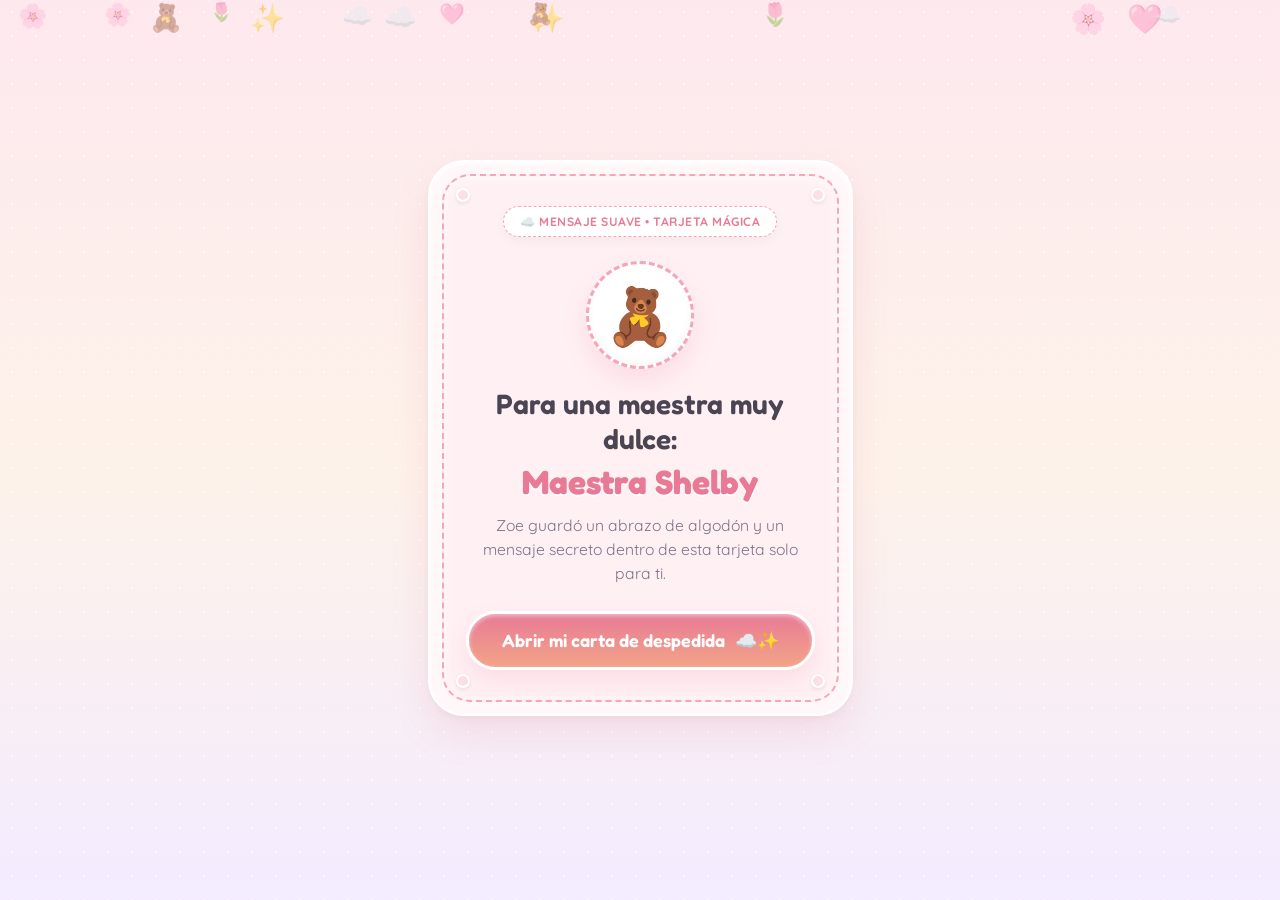
==== maestra-shelby/index.html @ 098c70e5 "Create index.html" ====
<!DOCTYPE html>
<html lang="es">
<head>
  <meta charset="UTF-8" />
  <meta name="viewport" content="width=device-width, initial-scale=1.0, maximum-scale=1.0, user-scalable=no" />
  <title>Para Maestra Shelby • De parte de Zoe</title>
  <link rel="preconnect" href="https://fonts.googleapis.com">
  <link rel="preconnect" href="https://fonts.gstatic.com" crossorigin>
  <link href="https://fonts.googleapis.com/css2?family=Fredoka:wght@400;500;600;700&family=Quicksand:wght@500;600;700&display=swap" rel="stylesheet">
  <style>
    :root {
      --bg-sky: linear-gradient(180deg, #FDE8EE 0%, #FDF2E9 52%, #F3EBFF 100%);
      --felt-card: #FFF7F9;
      --felt-card-inner: #FFF0F4;
      --stitch-color: #F4A7B9;
      --primary: #E87A96;
      --primary-soft: #FCE0E7;
      --secondary: #F2A488;
      --accent: #B89EE8;
      --text-main: #4A4453;
      --text-muted: #7C7387;
      --cloud-shadow: rgba(232, 122, 150, 0.16);
    }

    * {
      box-sizing: border-box;
      margin: 0;
      padding: 0;
      -webkit-tap-highlight-color: transparent;
    }

    body {
      font-family: 'Quicksand', sans-serif;
      background: var(--bg-sky);
      color: var(--text-main);
      min-height: 100vh;
      display: flex;
      flex-direction: column;
      align-items: center;
      justify-content: center;
      overflow-x: hidden;
      padding: 24px 16px 48px;
      position: relative;
      background-image:
        radial-gradient(rgba(255,255,255,0.65) 1px, transparent 0),
        radial-gradient(rgba(255,255,255,0.4) 1px, transparent 0),
        var(--bg-sky);
      background-size: 24px 24px, 16px 16px, 100% 100%;
      background-position: 0 0, 8px 8px, 0 0;
    }

    .sky-clouds {
      position: fixed;
      inset: 0;
      pointer-events: none;
      z-index: 0;
      overflow: hidden;
    }

    .cloud {
      position: absolute;
      background: #FFFFFF;
      border-radius: 100px;
      opacity: 0.78;
      box-shadow:
        0 10px 25px rgba(180, 190, 210, 0.18),
        inset 0 -6px 12px rgba(235, 240, 250, 0.9);
      animation: driftCloud linear infinite;
    }
    .cloud::before, .cloud::after {
      content: '';
      position: absolute;
      background: #FFFFFF;
      border-radius: 50%;
    }
    .cloud.c1 {
      width: 120px; height: 42px; top: 8%; left: -140px;
      animation-duration: 34s;
    }
    .cloud.c1::before { width: 56px; height: 56px; top: -26px; left: 18px; }
    .cloud.c1::after { width: 42px; height: 42px; top: -18px; left: 62px; }

    .cloud.c2 {
      width: 150px; height: 48px; top: 26%; left: -170px;
      opacity: 0.65;
      animation-duration: 44s;
      animation-delay: -15s;
    }
    .cloud.c2::before { width: 68px; height: 68px; top: -32px; left: 24px; }
    .cloud.c2::after { width: 52px; height: 52px; top: -22px; left: 78px; }

    .cloud.c3 {
      width: 105px; height: 36px; bottom: 14%; left: -130px;
      opacity: 0.72;
      animation-duration: 38s;
      animation-delay: -22s;
    }
    .cloud.c3::before { width: 48px; height: 48px; top: -22px; left: 16px; }
    .cloud.c3::after { width: 38px; height: 38px; top: -15px; left: 52px; }

    @keyframes driftCloud {
      0% { transform: translateX(0); }
      100% { transform: translateX(calc(100vw + 320px)); }
    }

    .floating-bg {
      position: fixed;
      inset: 0;
      pointer-events: none;
      z-index: 0;
      overflow: hidden;
    }
    .floater {
      position: absolute;
      font-size: 22px;
      opacity: 0.45;
      animation: floatUp 14s infinite ease-in-out;
    }
    @keyframes floatUp {
      0% { transform: translateY(105vh) rotate(0deg); opacity: 0; }
      20% { opacity: 0.5; }
      80% { opacity: 0.5; }
      100% { transform: translateY(-10vh) rotate(180deg); opacity: 0; }
    }

    .container {
      width: 100%;
      max-width: 425px;
      position: relative;
      z-index: 2;
    }

    /* Estilo Fieltro / Algodón con costura */
    .felt-panel {
      background: var(--felt-card);
      border-radius: 36px;
      padding: 12px;
      box-shadow:
        0 18px 36px var(--cloud-shadow),
        0 4px 10px rgba(0, 0, 0, 0.04),
        inset 0 2px 6px rgba(255, 255, 255, 0.95);
      border: 2px solid #FFFFFF;
      position: relative;
    }

    .felt-stitched {
      background: var(--felt-card-inner);
      border: 2.5px dashed var(--stitch-color);
      border-radius: 28px;
      padding: 30px 22px;
      position: relative;
      box-shadow: inset 0 2px 10px rgba(255, 255, 255, 0.8);
    }

    .felt-button {
      position: absolute;
      width: 14px;
      height: 14px;
      border-radius: 50%;
      background: var(--primary-soft);
      border: 2px solid #FFFFFF;
      box-shadow: 0 2px 4px rgba(0,0,0,0.08);
    }
    .felt-button.tl { top: 12px; left: 12px; }
    .felt-button.tr { top: 12px; right: 12px; }
    .felt-button.bl { bottom: 12px; left: 12px; }
    .felt-button.br { bottom: 12px; right: 12px; }

    .envelope-screen {
      text-align: center;
      transition: all 0.6s cubic-bezier(0.34, 1.56, 0.64, 1);
    }

    .envelope-screen.hidden {
      display: none;
    }

    .badge-nfc {
      display: inline-flex;
      align-items: center;
      gap: 6px;
      background: #FFFFFF;
      color: var(--primary);
      font-weight: 700;
      font-size: 0.76rem;
      padding: 7px 16px;
      border-radius: 50px;
      border: 1.5px dashed var(--stitch-color);
      box-shadow: 0 4px 12px rgba(0,0,0,0.04);
      margin-bottom: 18px;
      letter-spacing: 0.5px;
      text-transform: uppercase;
    }

    .plush-icon {
      width: 108px;
      height: 108px;
      margin: 6px auto 18px;
      background: #FFFFFF;
      border-radius: 50%;
      border: 3px dashed var(--stitch-color);
      display: flex;
      align-items: center;
      justify-content: center;
      font-size: 56px;
      box-shadow:
        0 12px 24px var(--cloud-shadow),
        inset 0 -4px 10px rgba(0,0,0,0.03);
      animation: softFloat 3s infinite ease-in-out;
      cursor: pointer;
    }

    @keyframes softFloat {
      0%, 100% { transform: translateY(0) rotate(0deg); }
      50% { transform: translateY(-7px) rotate(3deg); }
    }

    h1 {
      font-family: 'Fredoka', sans-serif;
      font-size: 1.75rem;
      font-weight: 600;
      line-height: 1.25;
      color: var(--text-main);
      margin-bottom: 10px;
    }

    .highlight-name {
      color: var(--primary);
      display: block;
      font-size: 2.1rem;
      font-weight: 700;
      margin-top: 4px;
      text-shadow: 0 2px 0 #FFFFFF;
    }

    .subtitle {
      font-size: 0.98rem;
      color: var(--text-muted);
      line-height: 1.55;
      margin-bottom: 26px;
      padding: 0 6px;
    }

    .btn-open {
      background: linear-gradient(180deg, var(--primary) 0%, var(--secondary) 100%);
      color: #FFFFFF;
      border: 3px solid #FFFFFF;
      width: 100%;
      padding: 16px 22px;
      border-radius: 50px;
      font-family: 'Fredoka', sans-serif;
      font-size: 1.12rem;
      font-weight: 600;
      cursor: pointer;
      box-shadow:
        0 10px 22px var(--cloud-shadow),
        inset 0 2px 4px rgba(255,255,255,0.5);
      transition: transform 0.2s, box-shadow 0.2s;
      display: flex;
      align-items: center;
      justify-content: center;
      gap: 10px;
      position: relative;
    }

    .btn-open:active {
      transform: scale(0.96);
    }

    .card-experience {
      display: none;
      animation: revealCard 0.8s cubic-bezier(0.22, 1, 0.36, 1) forwards;
    }

    .card-experience.visible {
      display: block;
    }

    @keyframes revealCard {
      from { opacity: 0; transform: translateY(25px) scale(0.96); }
      to { opacity: 1; transform: translateY(0) scale(1); }
    }

    .header-tag {
      text-align: center;
      margin-bottom: 18px;
    }

    .avatar-patch {
      width: 88px;
      height: 88px;
      border-radius: 50%;
      background: #FFFFFF;
      margin: 0 auto 12px;
      display: flex;
      align-items: center;
      justify-content: center;
      font-size: 46px;
      box-shadow: 0 8px 20px var(--cloud-shadow);
      border: 3px dashed var(--stitch-color);
    }

    .card-title {
      font-family: 'Fredoka', sans-serif;
      font-size: 1.62rem;
      color: var(--primary);
      margin-bottom: 4px;
      text-shadow: 0 1px 0 #FFFFFF;
    }

    .card-date {
      font-size: 0.82rem;
      font-weight: 700;
      color: var(--text-muted);
      background: #FFFFFF;
      display: inline-block;
      padding: 4px 14px;
      border-radius: 50px;
      margin-top: 4px;
      border: 1px solid rgba(0,0,0,0.04);
    }

    .letter-body {
      background: #FFFFFF;
      border-radius: 24px;
      padding: 20px 18px;
      font-size: 1rem;
      line-height: 1.7;
      color: var(--text-main);
      margin: 18px 0;
      border: 2px dashed var(--primary-soft);
      box-shadow: 0 6px 16px rgba(0,0,0,0.03);
    }

    .letter-body p {
      margin-bottom: 13px;
    }

    .letter-body p:last-child {
      margin-bottom: 0;
    }

    .hug-section {
      text-align: center;
      margin: 18px 0 8px;
    }

    .btn-hug {
      background: #FFFFFF;
      border: 2.5px dashed var(--primary);
      color: var(--primary);
      padding: 12px 20px;
      border-radius: 50px;
      font-family: 'Fredoka', sans-serif;
      font-size: 0.98rem;
      font-weight: 600;
      cursor: pointer;
      display: inline-flex;
      align-items: center;
      gap: 8px;
      box-shadow: 0 6px 15px var(--cloud-shadow);
      transition: all 0.2s;
    }

    .btn-hug:active {
      transform: scale(0.94);
      background: var(--primary-soft);
    }

    .hug-counter {
      font-size: 0.84rem;
      color: var(--text-muted);
      margin-top: 8px;
      font-weight: 600;
    }

    .signature-box {
      text-align: right;
      margin-top: 16px;
      padding-top: 12px;
      border-top: 2px dashed var(--primary-soft);
    }

    .signature-name {
      font-family: 'Fredoka', sans-serif;
      font-size: 1.32rem;
      color: var(--primary);
      font-weight: 700;
    }

    .signature-sub {
      font-size: 0.84rem;
      color: var(--text-muted);
    }

    /* Certificado en fieltro / algodón pastel */
    .certificate-wrapper {
      margin-top: 18px;
      background: #FFFDF8;
      border-radius: 32px;
      padding: 10px;
      border: 2px solid #FFFFFF;
      box-shadow: 0 14px 28px rgba(217, 167, 115, 0.16);
    }

    .certificate-card {
      background: #FFF9EE;
      border: 2.5px dashed #E5B567;
      border-radius: 24px;
      padding: 20px 18px;
      text-align: center;
    }

    .cert-medal {
      font-size: 40px;
      margin-bottom: 4px;
    }

    .cert-title {
      font-family: 'Fredoka', sans-serif;
      font-size: 1.08rem;
      color: #B97A2E;
      text-transform: uppercase;
      letter-spacing: 0.6px;
      margin-bottom: 6px;
    }

    .cert-text {
      font-size: 0.9rem;
      color: #7D6344;
      line-height: 1.52;
    }

    .cert-teacher {
      font-family: 'Fredoka', sans-serif;
      font-size: 1.35rem;
      color: #D4882A;
      margin: 6px 0;
    }

    .burst-emoji {
      position: fixed;
      pointer-events: none;
      font-size: 26px;
      z-index: 999;
      animation: burstAnim 1.3s ease-out forwards;
    }

    @keyframes burstAnim {
      0% { transform: translate(0, 0) scale(0.5); opacity: 1; }
      100% { transform: translate(var(--tx), var(--ty)) scale(1.25) rotate(var(--rot)); opacity: 0; }
    }
  </style>
</head>
<body>

  <div class="sky-clouds">
    <div class="cloud c1"></div>
    <div class="cloud c2"></div>
    <div class="cloud c3"></div>
  </div>

  <div class="floating-bg" id="floatingBg"></div>

  <div class="container">
    <!-- PANTALLA 1: TARJETA DE FIELTRO / ALGODÓN -->
    <div class="envelope-screen" id="envelopeScreen">
      <div class="felt-panel">
        <div class="felt-stitched">
          <span class="felt-button tl"></span>
          <span class="felt-button tr"></span>
          <span class="felt-button bl"></span>
          <span class="felt-button br"></span>

          <div class="badge-nfc">☁️ Mensaje Suave • Tarjeta Mágica</div>
          <div class="plush-icon" onclick="openCard()">🧸</div>
          <h1>
            Para una maestra muy dulce:
            <span class="highlight-name">Maestra Shelby</span>
          </h1>
          <p class="subtitle">
            Zoe guardó un abrazo de algodón y un mensaje secreto dentro de esta tarjeta solo para ti.
          </p>
          <button class="btn-open" onclick="openCard()">
            <span>Abrir mi carta de despedida</span>
            <span>☁️✨</span>
          </button>
        </div>
      </div>
    </div>

    <!-- PANTALLA 2: CARTA ABIERTA -->
    <div class="card-experience" id="cardExperience">
      <div class="felt-panel">
        <div class="felt-stitched">
          <span class="felt-button tl"></span>
          <span class="felt-button tr"></span>
          <span class="felt-button bl"></span>
          <span class="felt-button br"></span>

          <div class="header-tag">
            <div class="avatar-patch">🌷</div>
            <h2 class="card-title">¡Gracias, Maestra Shelby!</h2>
            <div class="card-date">Con mucho cariño • Tu alumna Zoe</div>
          </div>

          <div class="letter-body">
            
      <p>Querida <strong>Maestra Shelby</strong>, hoy que termina tu etapa de prácticas con nosotros, quiero darte las gracias por cada día tan bonito que compartiste conmigo.</p>
      <p>Gracias por tu dulzura, por ayudarme a aprender cosas nuevas, por escucharme con tanta paciencia y por hacer que ir a la escuela fuera siempre muy divertido.</p>
      <p>Vas a ser una maestra extraordinaria porque enseñas con el corazón. ¡Te voy a extrañar muchísimo!</p>
    
          </div>

          <div class="hug-section">
            <button class="btn-hug" onclick="sendHug(event)">
              <span>🤗</span>
              <span>Recibir un abrazo de algodón de Zoe</span>
            </button>
            <div class="hug-counter" id="hugCounter">Toca el botón para llenar tu nube de cariño</div>
          </div>

          <div class="signature-box">
            <div class="signature-name">Con amor, Zoe 💖</div>
            <div class="signature-sub">¡Nunca te voy a olvidar!</div>
          </div>
        </div>
      </div>

      <!-- Certificado en fieltro / algodón pastel -->
      <div class="certificate-wrapper">
        <div class="certificate-card">
          <div class="cert-medal">🏅</div>
          <div class="cert-title">Certificado Oficial de Super Maestra</div>
          <div class="cert-text">Otorgado con todo el cariño a</div>
          <div class="cert-teacher">Maestra Shelby</div>
          <div class="cert-text">
            Por enseñar con dulzura, por su paciencia infinita, sus sonrisas y por dejar una huella suave e inolvidable en el corazón de <strong>Zoe</strong>. ¡Mucho éxito en tu camino!
          </div>
        </div>
      </div>
    </div>
  </div>

  <script>
    const floaters = ["☁️", "🌸", "🩷", "✨", "🌷", "🧸"];
    const mainEmoji = "🌷";

    const bgContainer = document.getElementById("floatingBg");
    for (let i = 0; i < 14; i++) {
      const span = document.createElement("span");
      span.className = "floater";
      span.textContent = floaters[i % floaters.length];
      span.style.left = Math.random() * 92 + "%";
      span.style.animationDuration = (11 + Math.random() * 8) + "s";
      span.style.animationDelay = (-Math.random() * 14) + "s";
      span.style.fontSize = (18 + Math.random() * 12) + "px";
      bgContainer.appendChild(span);
    }

    function triggerBurst(x, y, count = 22) {
      const emojis = ["☁️", "💖", "✨", "🌸", mainEmoji, "🧸"];
      for (let i = 0; i < count; i++) {
        const el = document.createElement("div");
        el.className = "burst-emoji";
        el.textContent = emojis[Math.floor(Math.random() * emojis.length)];
        el.style.left = x + "px";
        el.style.top = y + "px";

        const angle = Math.random() * Math.PI * 2;
        const distance = 65 + Math.random() * 150;
        const tx = Math.cos(angle) * distance + "px";
        const ty = Math.sin(angle) * distance - 35 + "px";
        const rot = (Math.random() * 360 - 180) + "deg";

        el.style.setProperty("--tx", tx);
        el.style.setProperty("--ty", ty);
        el.style.setProperty("--rot", rot);

        document.body.appendChild(el);
        setTimeout(() => el.remove(), 1300);
      }
    }

    function openCard() {
      const envelope = document.getElementById("envelopeScreen");
      const experience = document.getElementById("cardExperience");
      envelope.classList.add("hidden");
      experience.classList.add("visible");

      triggerBurst(window.innerWidth / 2, window.innerHeight / 3, 28);

      if (navigator.vibrate) {
        navigator.vibrate([45, 35, 70]);
      }
    }

    let hugs = 0;
    function sendHug(e) {
      hugs++;
      const rect = e.currentTarget.getBoundingClientRect();
      const centerX = rect.left + rect.width / 2;
      const centerY = rect.top + rect.height / 2;
      triggerBurst(centerX, centerY, 18);

      const counterEl = document.getElementById("hugCounter");
      counterEl.textContent = hugs === 1
        ? "¡1 abrazo de algodón enviado a Zoe! ☁️💖"
        : `¡${hugs} abrazos de algodón enviados! ☁️💖✨`;

      if (navigator.vibrate) {
        navigator.vibrate(35);
      }
    }
  </script>
</body>
</html>
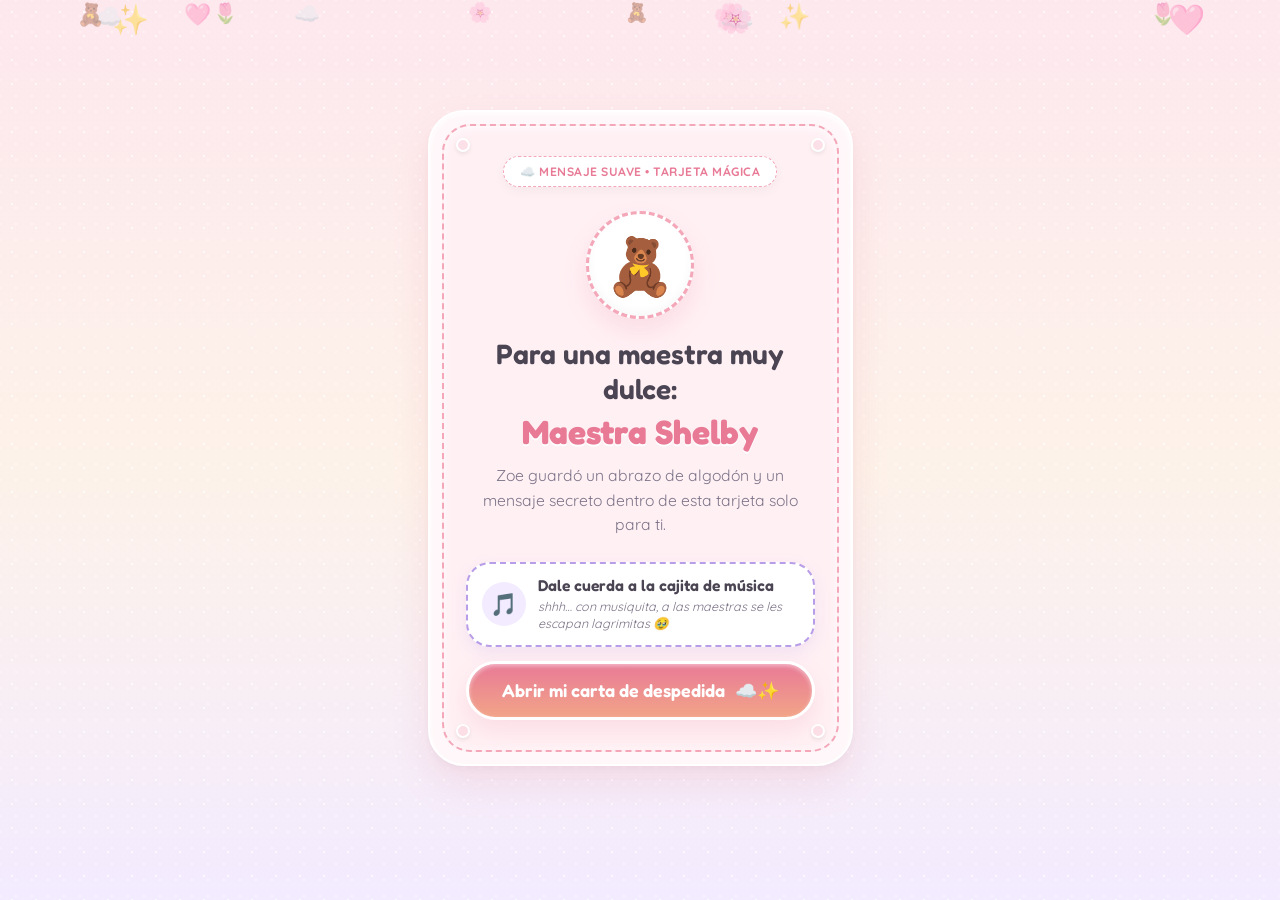
==== commit 30a9e53c: "Update index.html" ====
--- a/maestra-shelby/index.html
+++ b/maestra-shelby/index.html
@@ -450,6 +450,122 @@
       0% { transform: translate(0, 0) scale(0.5); opacity: 1; }
       100% { transform: translate(var(--tx), var(--ty)) scale(1.25) rotate(var(--rot)); opacity: 0; }
     }
+
+    /* ===== Música: cajita de música ===== */
+    .music-whisper {
+      width: 100%;
+      display: flex;
+      align-items: center;
+      gap: 12px;
+      text-align: left;
+      background: #FFFFFF;
+      border: 2.5px dashed var(--accent);
+      border-radius: 24px;
+      padding: 12px 14px;
+      margin-bottom: 14px;
+      cursor: pointer;
+      font-family: inherit;
+      color: var(--text-main);
+      box-shadow: 0 6px 15px rgba(184, 158, 232, 0.18);
+      transition: transform 0.2s, background 0.4s, border-color 0.4s;
+    }
+    .music-whisper:active { transform: scale(0.97); }
+    .mw-icon {
+      flex: none;
+      width: 44px;
+      height: 44px;
+      border-radius: 50%;
+      background: #F3EBFF;
+      display: flex;
+      align-items: center;
+      justify-content: center;
+      font-size: 22px;
+      animation: noteSway 2.6s ease-in-out infinite;
+    }
+    .mw-text b {
+      display: block;
+      font-family: 'Fredoka', sans-serif;
+      font-size: 0.98rem;
+      font-weight: 600;
+      line-height: 1.25;
+    }
+    .mw-text small {
+      display: block;
+      margin-top: 3px;
+      font-size: 0.78rem;
+      font-style: italic;
+      color: var(--text-muted);
+      line-height: 1.35;
+    }
+    .music-whisper.on {
+      border-style: solid;
+      border-color: var(--primary);
+      background: var(--primary-soft);
+    }
+    .music-whisper.on .mw-icon {
+      background: #FFFFFF;
+      animation: noteBeat 1.2s ease-in-out infinite;
+    }
+    @keyframes noteSway { 0%, 100% { transform: rotate(-8deg); } 50% { transform: rotate(8deg); } }
+    @keyframes noteBeat { 0%, 100% { transform: scale(1); } 50% { transform: scale(1.12); } }
+
+    /* Botón flotante (pantalla de la carta) */
+    .music-fab {
+      position: fixed;
+      top: 14px;
+      right: 14px;
+      z-index: 50;
+      display: none;
+      align-items: center;
+      gap: 8px;
+    }
+    .music-fab.show { display: flex; }
+    .music-fab button {
+      width: 46px;
+      height: 46px;
+      border-radius: 50%;
+      border: 2.5px dashed var(--stitch-color);
+      background: #FFFFFF;
+      font-size: 20px;
+      cursor: pointer;
+      box-shadow: 0 6px 14px var(--cloud-shadow);
+    }
+    .music-fab.on button {
+      border-style: solid;
+      border-color: var(--primary);
+      animation: noteBeat 1.2s ease-in-out infinite;
+    }
+    .music-fab .bubble {
+      background: #FFFFFF;
+      border: 2px dashed var(--accent);
+      color: var(--text-muted);
+      font-size: 0.78rem;
+      font-style: italic;
+      font-weight: 600;
+      padding: 6px 12px;
+      border-radius: 16px;
+      opacity: 0;
+      transform: translateX(8px);
+      transition: opacity 0.5s, transform 0.5s;
+      pointer-events: none;
+    }
+    .music-fab .bubble.show { opacity: 1; transform: none; }
+
+    /* Lagrimitas suaves que caen mientras suena la música */
+    .tear {
+      position: fixed;
+      top: -30px;
+      font-size: 16px;
+      opacity: 0;
+      pointer-events: none;
+      z-index: 1;
+      animation: tearFall linear forwards;
+    }
+    @keyframes tearFall {
+      0% { transform: translateY(0); opacity: 0; }
+      15% { opacity: 0.55; }
+      100% { transform: translateY(105vh); opacity: 0; }
+    }
   </style>
 </head>
 <body>
@@ -481,6 +597,13 @@
           <p class="subtitle">
             Zoe guardó un abrazo de algodón y un mensaje secreto dentro de esta tarjeta solo para ti.
           </p>
+          <button class="music-whisper" id="whisperBtn" onclick="toggleMusic(event)" aria-pressed="false">
+            <span class="mw-icon" id="mwIcon">🎵</span>
+            <span class="mw-text">
+              <b id="mwTitle">Dale cuerda a la cajita de música</b>
+              <small id="mwSub">shhh… con musiquita, a las maestras se les escapan lagrimitas 🥹</small>
+            </span>
+          </button>
           <button class="btn-open" onclick="openCard()">
             <span>Abrir mi carta de despedida</span>
             <span>☁️✨</span>
@@ -542,6 +665,11 @@
     </div>
   </div>
 
+  <div class="music-fab" id="musicFab">
+    <div class="bubble" id="fabBubble">psst… ¿y la musiquita? 🎵</div>
+    <button id="fabBtn" onclick="toggleMusic(event)" aria-label="Activar o pausar la música">🔇</button>
+  </div>
+
   <script>
     const floaters = ["☁️", "🌸", "🩷", "✨", "🌷", "🧸"];
     const mainEmoji = "🌷";
@@ -593,6 +721,13 @@
       if (navigator.vibrate) {
         navigator.vibrate([45, 35, 70]);
       }
+
+      document.getElementById("musicFab").classList.add("show");
+      if (!Music.isPlaying) {
+        const bubble = document.getElementById("fabBubble");
+        setTimeout(() => bubble.classList.add("show"), 1800);
+        setTimeout(() => bubble.classList.remove("show"), 8000);
+      }
     }
 
     let hugs = 0;
@@ -612,6 +747,222 @@
         navigator.vibrate(35);
       }
     }
+    /* ===== MÚSICA ===== */
+    // Para usar una canción real, escribe aquí la ruta o URL de tu archivo (ej. "despedida.mp3").
+    // Si lo dejas vacío, suena una cajita de música generada en el navegador (sin archivos).
+    const AUDIO_FILE = "";
+
+    const Music = (() => {
+      const EIGHTH = 0.46;                       // duración de cada nota (seg)
+      const mtof = m => 440 * Math.pow(2, (m - 69) / 12);
+      // Progresión en 6/8: Do – Lam – Fa – Sol – Do – Mim – Fa – Sol
+      const PROG = [
+        { bass: 48, tones: [60, 64, 67, 72, 76] },
+        { bass: 45, tones: [60, 64, 69, 72, 76] },
+        { bass: 41, tones: [60, 65, 69, 72, 77] },
+        { bass: 43, tones: [62, 67, 71, 74, 79] },
+        { bass: 48, tones: [60, 64, 67, 72, 76] },
+        { bass: 40, tones: [59, 64, 67, 71, 76] },
+        { bass: 41, tones: [60, 65, 69, 72, 77] },
+        { bass: 43, tones: [62, 67, 71, 74, 79] }
+      ];
+      const P1 = [0, 1, 2, 3, 2, 1];
+      const P2 = [0, 2, 1, 4, 3, 2];
+      const MEL = [72, 74, 76, 79, 81, 84, 86];  // pentatónica de Do
+
+      let ctx, master, wet, timer, audio, fadeTimer;
+      let step = 0, bar = 0, nextTime = 0, mel = 3, playing = false;
+
+      function makeReverb() {
+        const len = Math.floor(ctx.sampleRate * 2.8);
+        const buf = ctx.createBuffer(2, len, ctx.sampleRate);
+        for (let c = 0; c < 2; c++) {
+          const d = buf.getChannelData(c);
+          for (let i = 0; i < len; i++) d[i] = (Math.random() * 2 - 1) * Math.pow(1 - i / len, 3);
+        }
+        const conv = ctx.createConvolver();
+        conv.buffer = buf;
+        const g = ctx.createGain();
+        g.gain.value = 0.45;
+        conv.connect(g);
+        g.connect(master);
+        return conv;
+      }
+
+      function init() {
+        const AC = window.AudioContext || window.webkitAudioContext;
+        ctx = new AC();
+        master = ctx.createGain();
+        master.gain.value = 0;
+        master.connect(ctx.destination);
+        wet = makeReverb();
+      }
+
+      // Una nota de cajita de música: seno + armónico agudo que se apaga rápido
+      function pluck(f, t, vel, dur) {
+        const g = ctx.createGain();
+        g.gain.setValueAtTime(0.0001, t);
+        g.gain.exponentialRampToValueAtTime(vel, t + 0.005);
+        g.gain.exponentialRampToValueAtTime(0.0001, t + dur);
+        const o = ctx.createOscillator();
+        o.type = "sine";
+        o.frequency.value = f;
+        const o2 = ctx.createOscillator();
+        o2.type = "sine";
+        o2.frequency.value = f * 3;
+        const g2 = ctx.createGain();
+        g2.gain.setValueAtTime(0.35, t);
+        g2.gain.exponentialRampToValueAtTime(0.001, t + dur * 0.25);
+        o.connect(g);
+        o2.connect(g2);
+        g2.connect(g);
+        g.connect(master);
+        g.connect(wet);
+        o.start(t); o2.start(t);
+        o.stop(t + dur + 0.05); o2.stop(t + dur + 0.05);
+      }
+
+      // Colchón suave bajo cada compás
+      function pad(ch, t) {
+        const len = EIGHTH * 6;
+        const lp = ctx.createBiquadFilter();
+        lp.type = "lowpass";
+        lp.frequency.value = 700;
+        const g = ctx.createGain();
+        g.gain.setValueAtTime(0.0001, t);
+        g.gain.linearRampToValueAtTime(0.028, t + 0.9);
+        g.gain.linearRampToValueAtTime(0.0001, t + len + 0.9);
+        lp.connect(g);
+        g.connect(master);
+        g.connect(wet);
+        [0, 1, 2].forEach(i => {
+          const o = ctx.createOscillator();
+          o.type = "triangle";
+          o.frequency.value = mtof(ch.tones[i] - 12);
+          o.connect(lp);
+          o.start(t);
+          o.stop(t + len + 1);
+        });
+      }
+
+      function schedule() {
+        while (nextTime < ctx.currentTime + 0.5) {
+          const ch = PROG[bar % PROG.length];
+          const t = nextTime + Math.random() * 0.012;
+          if (step === 0) {
+            pluck(mtof(ch.bass), t, 0.11, 3);
+            pad(ch, t);
+          }
+          const pat = bar % 2 ? P2 : P1;
+          pluck(mtof(ch.tones[pat[step]]), t, 0.085, 2.2);
+
+          // melodía que camina por la escala, con silencios
+          if ((step === 0 && Math.random() < 0.8) || (step === 3 && Math.random() < 0.6)) {
+            const moves = [-2, -1, 0, 1, 1, 2];
+            mel = Math.min(MEL.length - 1, Math.max(0, mel + moves[Math.floor(Math.random() * moves.length)]));
+            pluck(mtof(MEL[mel]), t, 0.1, 2.6);
+          }
+
+          nextTime += EIGHTH;
+          if (++step === 6) { step = 0; bar++; }
+        }
+      }
+
+      function fadeAudio(target, done) {
+        clearInterval(fadeTimer);
+        fadeTimer = setInterval(() => {
+          const d = target - audio.volume;
+          if (Math.abs(d) < 0.03) {
+            audio.volume = target;
+            clearInterval(fadeTimer);
+            if (done) done();
+          } else {
+            audio.volume = Math.min(1, Math.max(0, audio.volume + Math.sign(d) * 0.03));
+          }
+        }, 100);
+      }
+
+      async function start() {
+        playing = true;
+        if (AUDIO_FILE) {
+          if (!audio) { audio = new Audio(AUDIO_FILE); audio.loop = true; audio.volume = 0; }
+          audio.play().catch(() => {});
+          fadeAudio(0.7);
+          return;
+        }
+        if (!ctx) init();
+        try { await ctx.resume(); } catch (e) {}
+        step = 0;
+        nextTime = ctx.currentTime + 0.15;
+        clearInterval(timer);
+        timer = setInterval(schedule, 120);
+        schedule();
+        const now = ctx.currentTime;
+        master.gain.cancelScheduledValues(now);
+        master.gain.setValueAtTime(master.gain.value, now);
+        master.gain.linearRampToValueAtTime(0.8, now + 2.5);
+      }
+
+      function stop() {
+        playing = false;
+        if (AUDIO_FILE) { fadeAudio(0, () => audio.pause()); return; }
+        if (!ctx) return;
+        const now = ctx.currentTime;
+        master.gain.cancelScheduledValues(now);
+        master.gain.setValueAtTime(master.gain.value, now);
+        master.gain.linearRampToValueAtTime(0, now + 0.8);
+        setTimeout(() => { if (!playing) { clearInterval(timer); ctx.suspend(); } }, 900);
+      }
+
+      // Pausa automática si se cambia de pestaña o se bloquea la pantalla
+      function hold() { if (AUDIO_FILE) { audio && audio.pause(); } else if (ctx) { ctx.suspend(); } }
+      function release() { if (AUDIO_FILE) { audio && audio.play().catch(() => {}); } else if (ctx) { ctx.resume(); } }
+
+      return { start, stop, hold, release, get isPlaying() { return playing; } };
+    })();
+
+    document.addEventListener("visibilitychange", () => {
+      if (!Music.isPlaying) return;
+      document.hidden ? Music.hold() : Music.release();
+    });
+
+    let tearTimer = null;
+    function spawnTear() {
+      if (!document.getElementById("cardExperience").classList.contains("visible")) return;
+      const t = document.createElement("div");
+      t.className = "tear";
+      t.textContent = "💧";
+      t.style.left = (6 + Math.random() * 88) + "%";
+      t.style.animationDuration = (7 + Math.random() * 4) + "s";
+      document.body.appendChild(t);
+      setTimeout(() => t.remove(), 11500);
+    }
+
+    function syncMusicUI() {
+      const on = Music.isPlaying;
+      document.getElementById("whisperBtn").classList.toggle("on", on);
+      document.getElementById("whisperBtn").setAttribute("aria-pressed", on);
+      document.getElementById("mwIcon").textContent = on ? "🎶" : "🎵";
+      document.getElementById("mwTitle").textContent = on
+        ? "La cajita ya está cantando"
+        : "Dale cuerda a la cajita de música";
+      document.getElementById("mwSub").textContent = on
+        ? "listo… ahora sí, abre la carta. Ten un pañuelito cerca 🤧"
+        : "shhh… con musiquita, a las maestras se les escapan lagrimitas 🥹";
+      document.getElementById("musicFab").classList.toggle("on", on);
+      document.getElementById("fabBtn").textContent = on ? "🎶" : "🔇";
+      document.getElementById("fabBubble").classList.remove("show");
+
+      clearInterval(tearTimer);
+      if (on) tearTimer = setInterval(spawnTear, 2300);
+    }
+
+    async function toggleMusic(e) {
+      if (e) e.stopPropagation();
+      if (Music.isPlaying) Music.stop(); else await Music.start();
+      syncMusicUI();
+      if (navigator.vibrate) navigator.vibrate(25);
+    }
   </script>
 </body>
 </html>
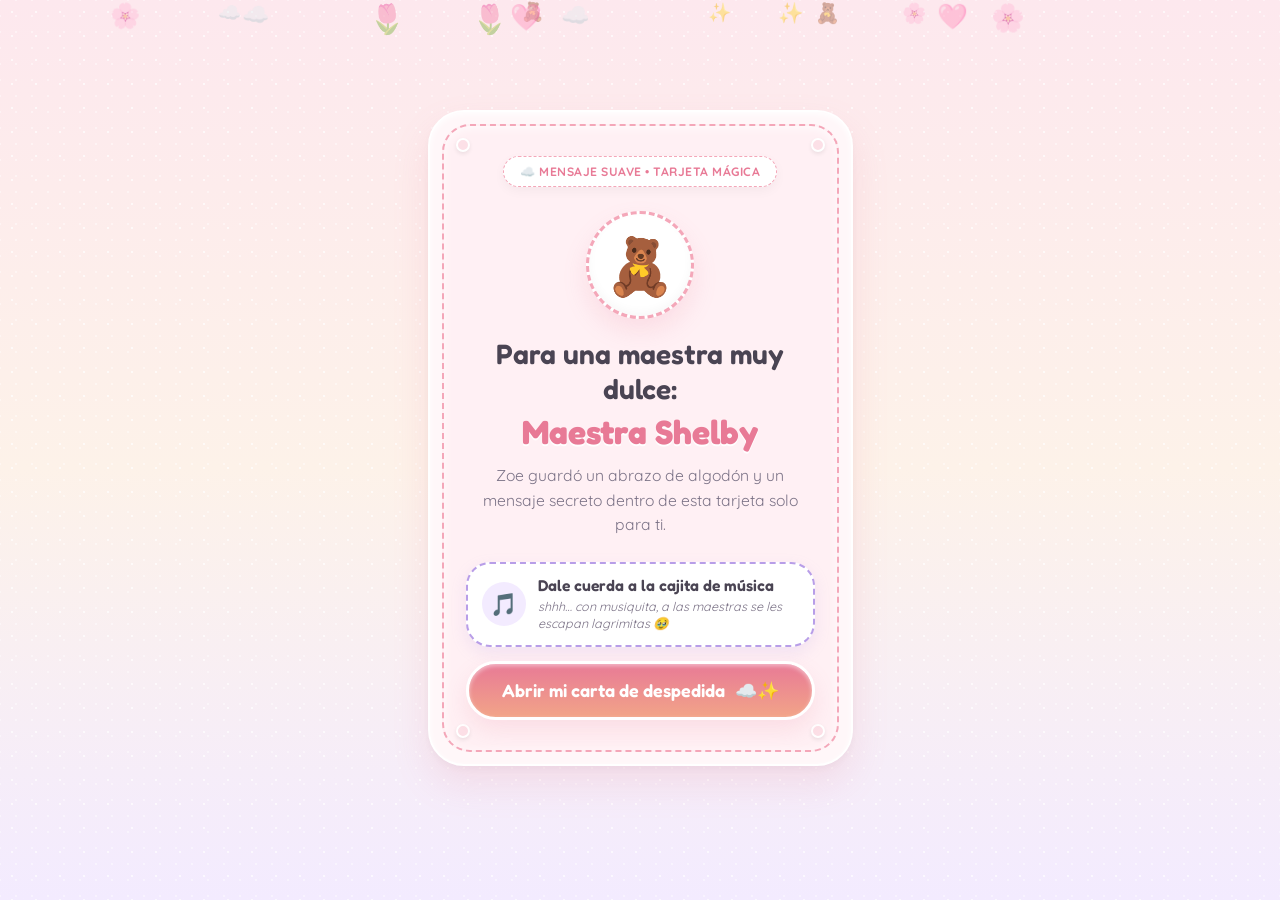
==== commit 3d25514c: "Set audio file to 'despedida.mp3'" ====
--- a/maestra-shelby/index.html
+++ b/maestra-shelby/index.html
@@ -750,7 +750,7 @@
     /* ===== MÚSICA ===== */
     // Para usar una canción real, escribe aquí la ruta o URL de tu archivo (ej. "despedida.mp3").
     // Si lo dejas vacío, suena una cajita de música generada en el navegador (sin archivos).
-    const AUDIO_FILE = "";
+    const AUDIO_FILE = "despedida.mp3";
 
     const Music = (() => {
       const EIGHTH = 0.46;                       // duración de cada nota (seg)
